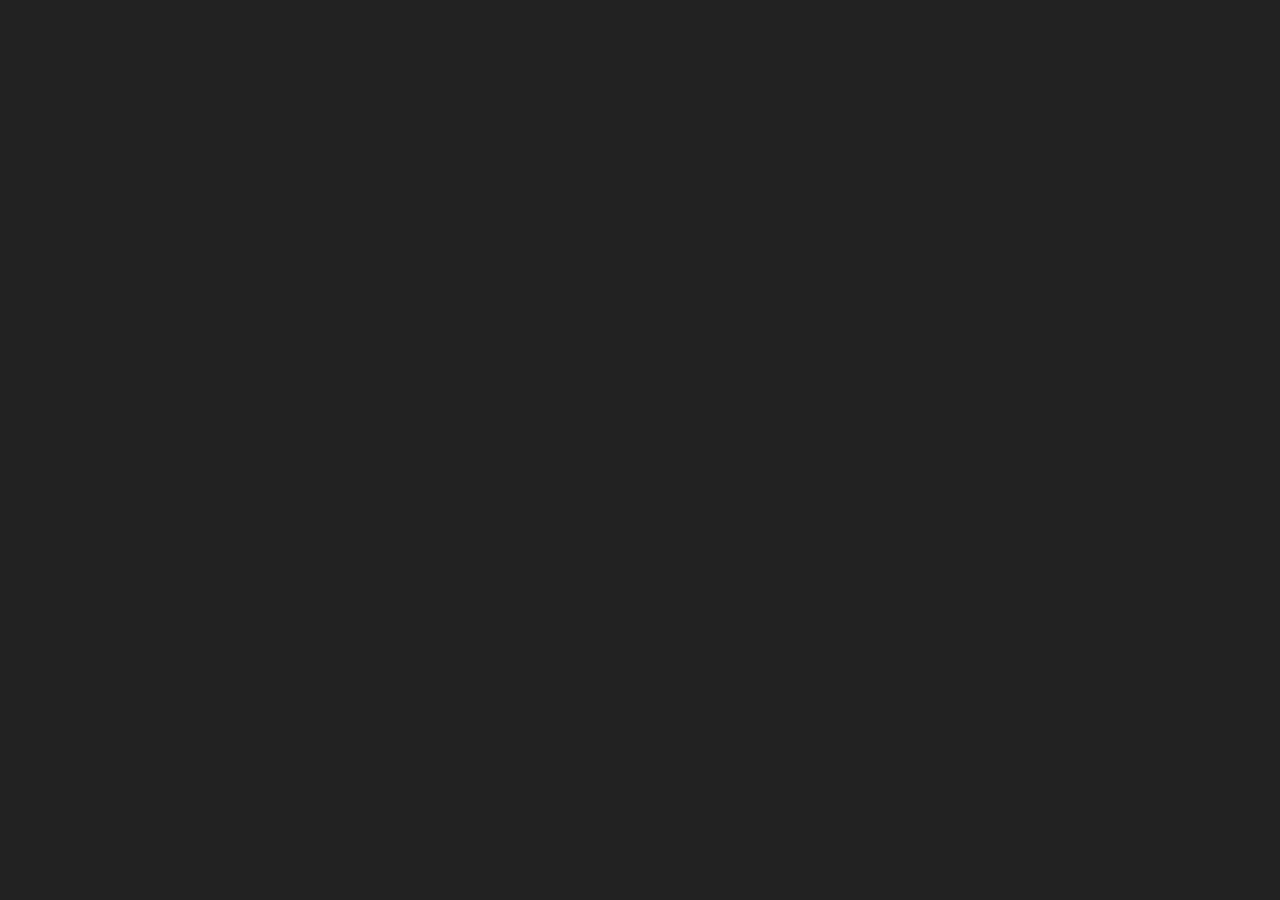
==== avocado_frontend/index.html @ 9434c2f6 "AngularJS: Customer management: Create customer, edit customer, filtering, sorting; Django: changed " ====
<!DOCTYPE html>
<html lang="de" ng-app="avocadoApp">
  <head>
    <meta charset="utf-8">
    <meta http-equiv="X-UA-Compatible" content="IE=edge">
    <meta name="viewport" content="width=device-width, initial-scale=1">
    <title ng-bind="title">avocado - Honorarnotenverwaltung</title>
    <link rel="icon" type="image/png" href="img/favicon.png" />
    <link href="styles/bootstrap.css" rel="stylesheet">
    <link href="styles/sb-admin.css" rel="stylesheet">
    <link href="styles/font-awesome.css" rel="stylesheet" type="text/css">
    <script src="scripts/vendor/jquery/jquery-1.11.0.js"></script>
    <script src="scripts/vendor/angularjs/angular.js"></script>
    <script src="scripts/vendor/angularjs/angular-resource.js"></script>
    <script src="scripts/vendor/angularjs/angular-route.js"></script>
    <script src="scripts/vendor/angularjs/angular-cookies.js"></script>
    <!-- BEGIN avocado Application -->
    <script src="scripts/conf.js"></script>
    <script src="scripts/app.js"></script>
    <script src="scripts/controllers/MainCtrl.js"></script>
    <script src="scripts/controllers/CustomerCtrl.js"></script>
    <script src="scripts/controllers/CustomersCtrl.js"></script>
    <script src="scripts/services/Api.js"></script>
    <!-- END avocado Application -->
  </head>
  <body>
    <div class="view-container">
      <div ng-view class="view-frame">
      </div>
    </div>
    <script src="scripts/vendor/bootstrap/bootstrap.js"></script>
  </body>
</html>
---- avocado_frontend/styles/sb-admin.css ----
/*!
 * Start Bootstrap - SB Admin Bootstrap Admin Template (http://startbootstrap.com)
 * Code licensed under the Apache License v2.0.
 * For details, see http://www.apache.org/licenses/LICENSE-2.0.
 */

/* Global Styles */

body {
    margin-top: 100px;
    background-color: #222;
}

@media(min-width:768px) {
    body {
        margin-top: 50px;
    }
}

#wrapper {
    padding-left: 0;
}

#page-wrapper {
    width: 100%;
    padding: 0;
    background-color: #fff;
}

.page-header {
  padding-bottom: 9px;
  margin: 5px 0 20px;
  border-bottom: 1px solid #eee;
}

.huge {
    font-size: 50px;
    line-height: normal;
}

@media(min-width:768px) {
    #wrapper {
        padding-left: 225px;
    }

    #page-wrapper {
        padding: 10px;
    }
}

/* Top Navigation */

.top-nav {
    padding: 0 15px;
}

.top-nav>li {
    display: inline-block;
    float: left;
}

.top-nav>li>a {
    padding-top: 15px;
    padding-bottom: 15px;
    line-height: 20px;
    color: #999;
}

.top-nav>li>a:hover,
.top-nav>li>a:focus,
.top-nav>.open>a,
.top-nav>.open>a:hover,
.top-nav>.open>a:focus {
    color: #fff;
    background-color: #000;
}

.top-nav>.open>.dropdown-menu {
    float: left;
    position: absolute;
    margin-top: 0;
    border: 1px solid rgba(0,0,0,.15);
    border-top-left-radius: 0;
    border-top-right-radius: 0;
    background-color: #fff;
    -webkit-box-shadow: 0 6px 12px rgba(0,0,0,.175);
    box-shadow: 0 6px 12px rgba(0,0,0,.175);
}

.top-nav>.open>.dropdown-menu>li>a {
    white-space: normal;
}

ul.message-dropdown {
    padding: 0;
    max-height: 250px;
    overflow-x: hidden;
    overflow-y: auto;
}

li.message-preview {
    width: 275px;
    border-bottom: 1px solid rgba(0,0,0,.15);
}

li.message-preview>a {
    padding-top: 15px;
    padding-bottom: 15px;
}

li.message-footer {
    margin: 5px 0;
}

ul.alert-dropdown {
    width: 200px;
}

/* Side Navigation */

@media(min-width:768px) {
    .side-nav {
        position: fixed;
        top: 51px;
        left: 225px;
        width: 225px;
        margin-left: -225px;
        border: none;
        border-radius: 0;
        overflow-y: auto;
        background-color: #222;
    }

    .side-nav>li>a {
        width: 225px;
    }

    .side-nav li a:hover,
    .side-nav li a:focus {
        outline: none;
        background-color: #000 !important;
    }
}

.side-nav>li>ul {
    padding: 0;
}

.side-nav>li>ul>li>a {
    display: block;
    padding: 10px 15px 10px 38px;
    text-decoration: none;
    color: #999;
}

.side-nav>li>ul>li>a:hover {
    color: #fff;
}

/* Flot Chart Containers */

.flot-chart {
    display: block;
    height: 400px;
}

.flot-chart-content {
    width: 100%;
    height: 100%;
}

/* Custom Colored Panels */

.huge {
    font-size: 40px;
}

.panel-green {
    border-color: #5cb85c;
}

.panel-green .panel-heading {
    border-color: #5cb85c;
    color: #fff;
    background-color: #5cb85c;
}

.panel-green a {
    color: #5cb85c;
}

.panel-green a:hover {
    color: #3d8b3d;
}

.panel-red {
    border-color: #d9534f;
}

.panel-red .panel-heading {
    border-color: #d9534f;
    color: #fff;
    background-color: #d9534f;
}

.panel-red a {
    color: #d9534f;
}

.panel-red a:hover {
    color: #b52b27;
}

.panel-yellow {
    border-color: #f0ad4e;
}

.panel-yellow .panel-heading {
    border-color: #f0ad4e;
    color: #fff;
    background-color: #f0ad4e;
}

.panel-yellow a {
    color: #f0ad4e;
}

.panel-yellow a:hover {
    color: #df8a13;
}
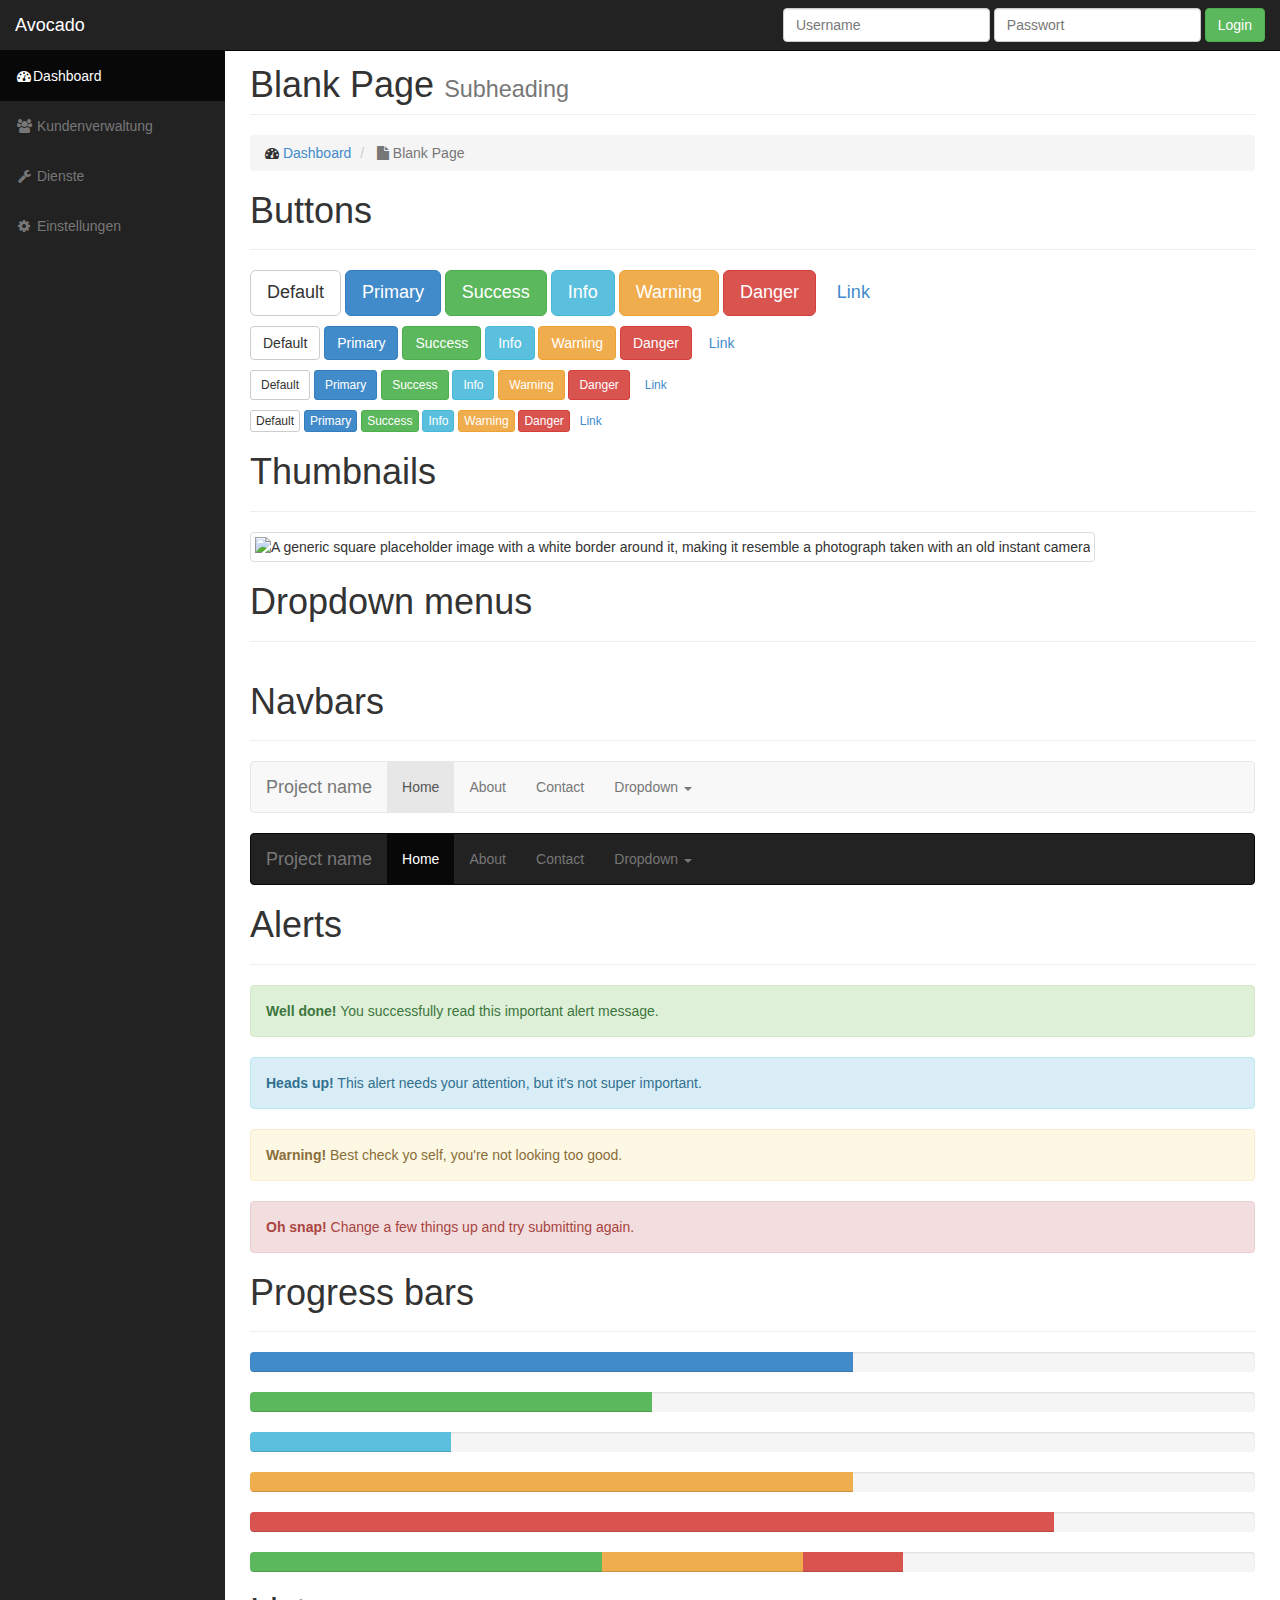
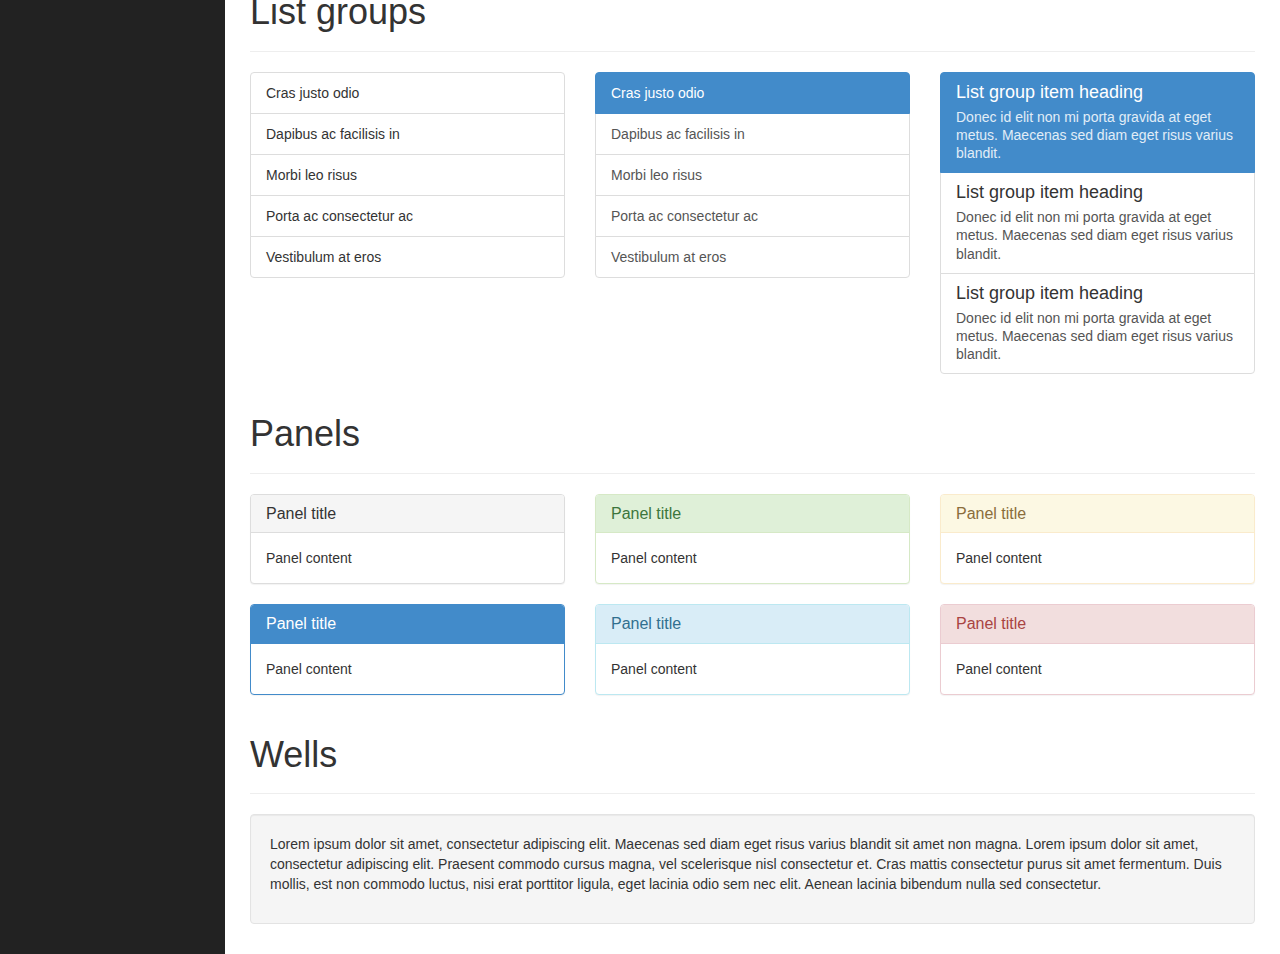
==== commit 27afc225: "added Service functionality, view services and add new service" ====
--- a/avocado_frontend/index.html
+++ b/avocado_frontend/index.html
@@ -20,7 +20,10 @@
     <script src="scripts/controllers/MainCtrl.js"></script>
     <script src="scripts/controllers/CustomerCtrl.js"></script>
     <script src="scripts/controllers/CustomersCtrl.js"></script>
+    <script src="scripts/controllers/LoginCtrl.js"></script>
+    <script src="scripts/controllers/ServicesCtrl.js"></script>
     <script src="scripts/services/Api.js"></script>
+    <script src="scripts/directives/radioButtonGroup.js"></script>
     <!-- END avocado Application -->
   </head>
   <body>
--- a/avocado_frontend/styles/sb-admin.css
+++ b/avocado_frontend/styles/sb-admin.css
@@ -227,4 +227,8 @@
 
 .panel-yellow a:hover {
     color: #df8a13;
+}
+
+.panel-usercontrol {
+    color: #ffffff;
 }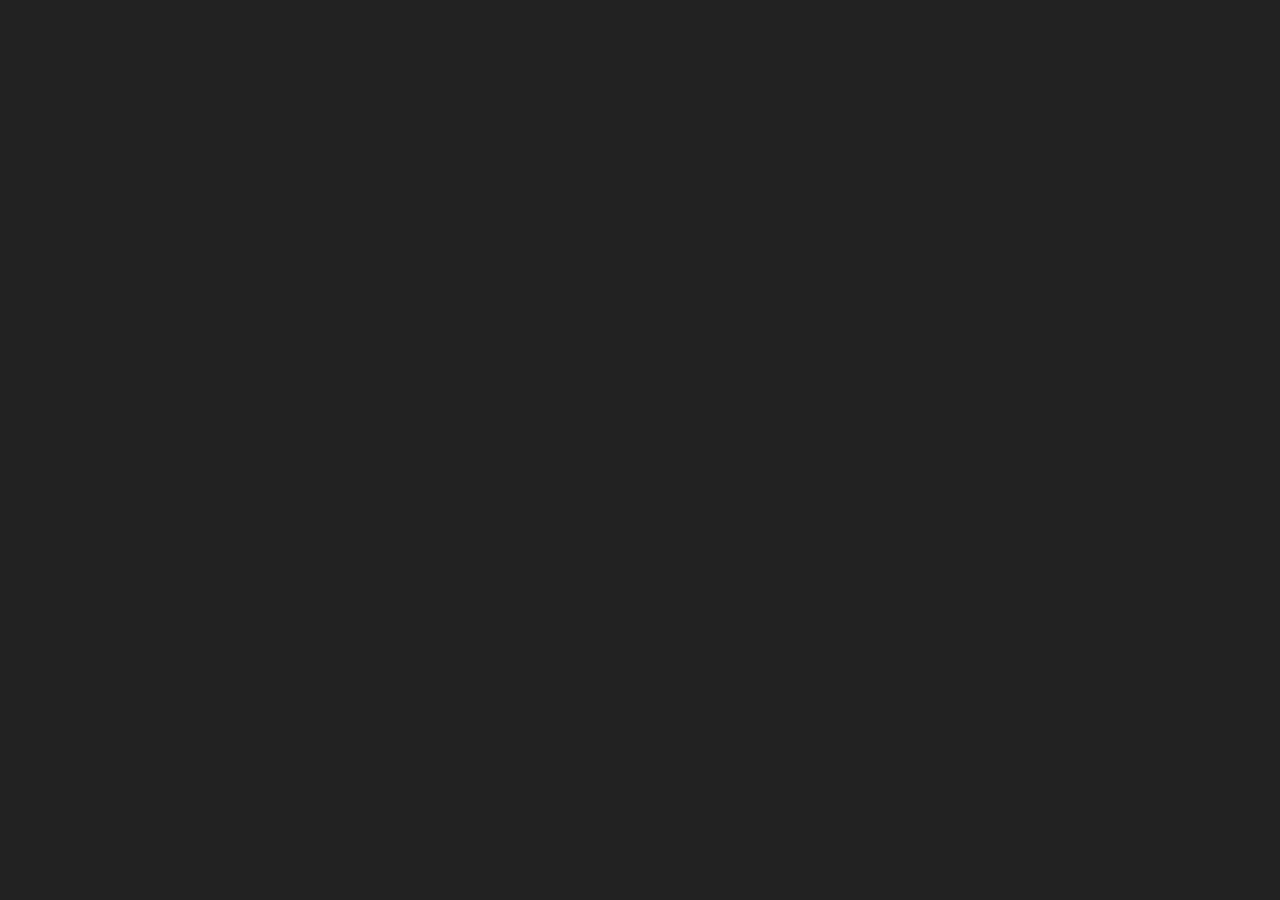
==== commit d5147b48: "fixed various problems with service detail functionality, finished service detail functionality, bea" ====
--- a/avocado_frontend/index.html
+++ b/avocado_frontend/index.html
@@ -18,9 +18,11 @@
     <script src="scripts/conf.js"></script>
     <script src="scripts/app.js"></script>
     <script src="scripts/controllers/MainCtrl.js"></script>
+    <script src="scripts/controllers/SettingsCtrl.js"></script>
     <script src="scripts/controllers/CustomerCtrl.js"></script>
     <script src="scripts/controllers/CustomersCtrl.js"></script>
     <script src="scripts/controllers/LoginCtrl.js"></script>
+    <script src="scripts/controllers/ServiceCtrl.js"></script>
     <script src="scripts/controllers/ServicesCtrl.js"></script>
     <script src="scripts/services/Api.js"></script>
     <script src="scripts/directives/radioButtonGroup.js"></script>
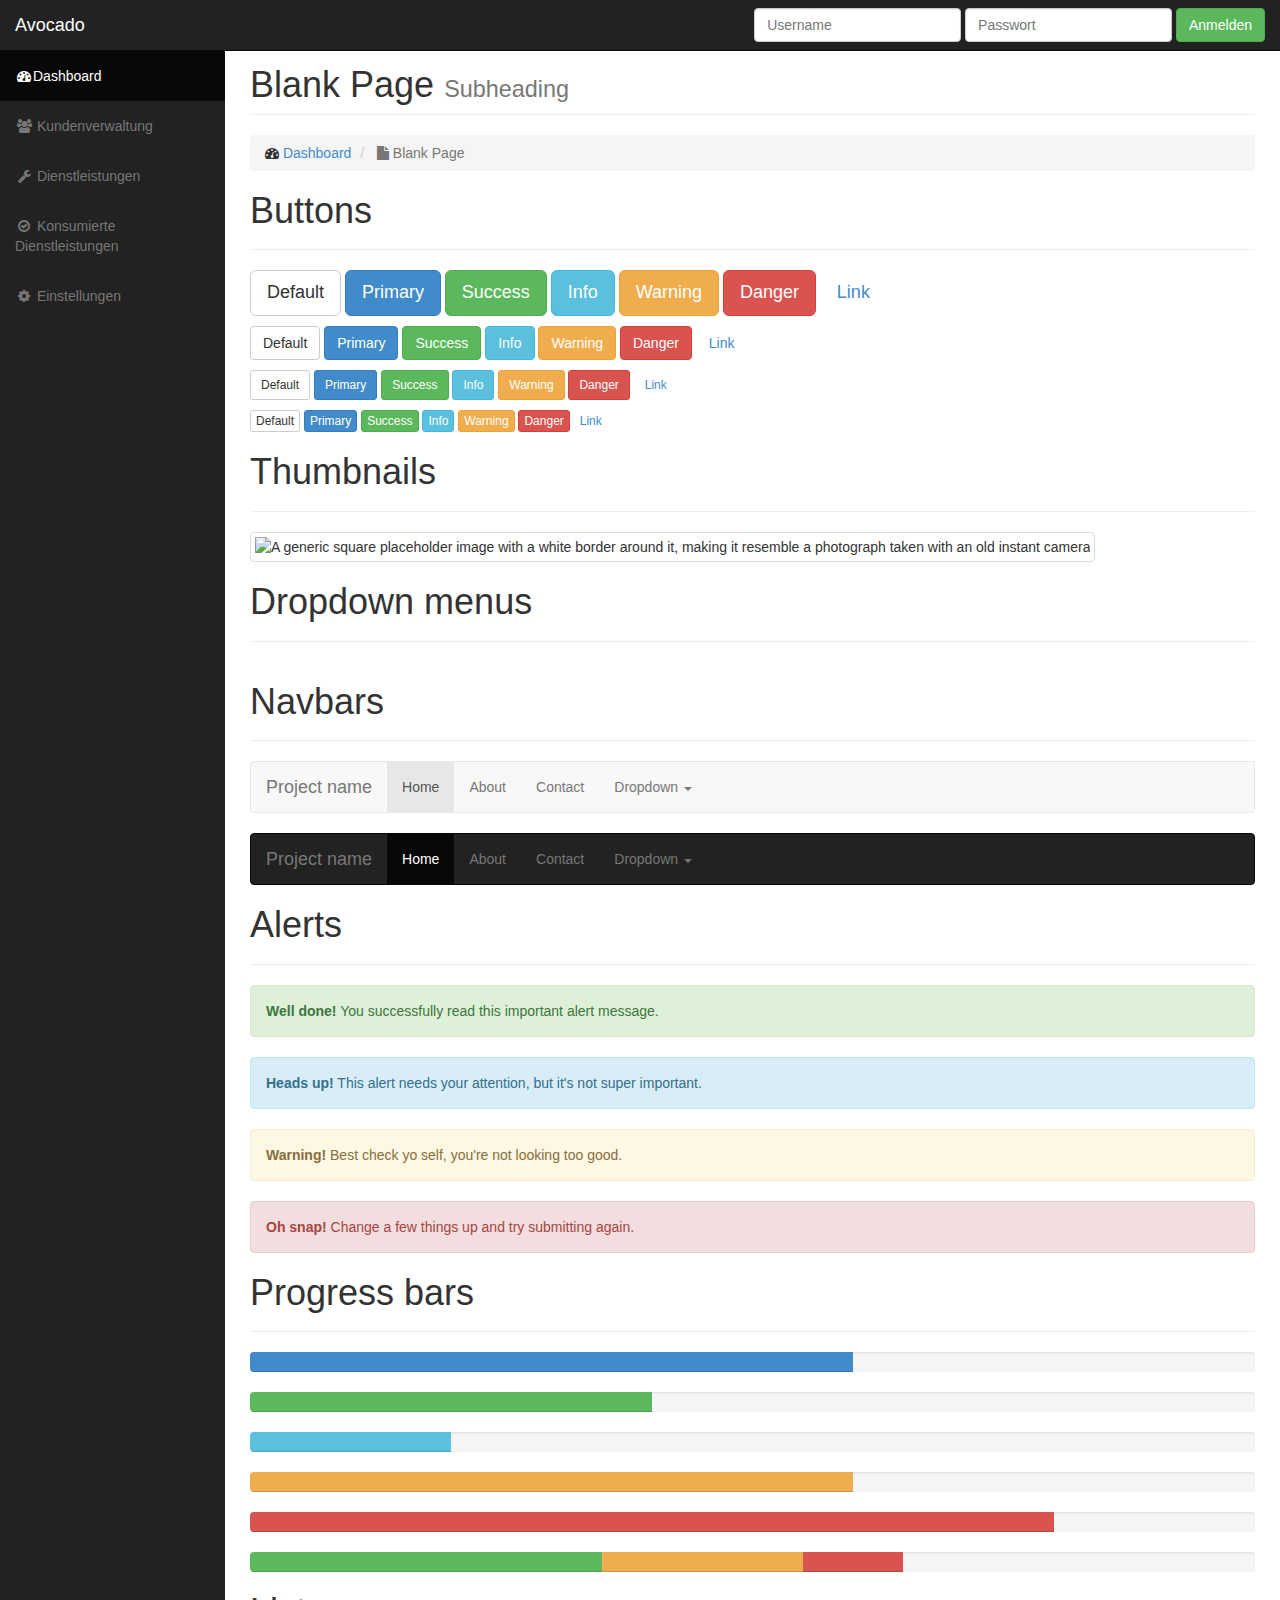
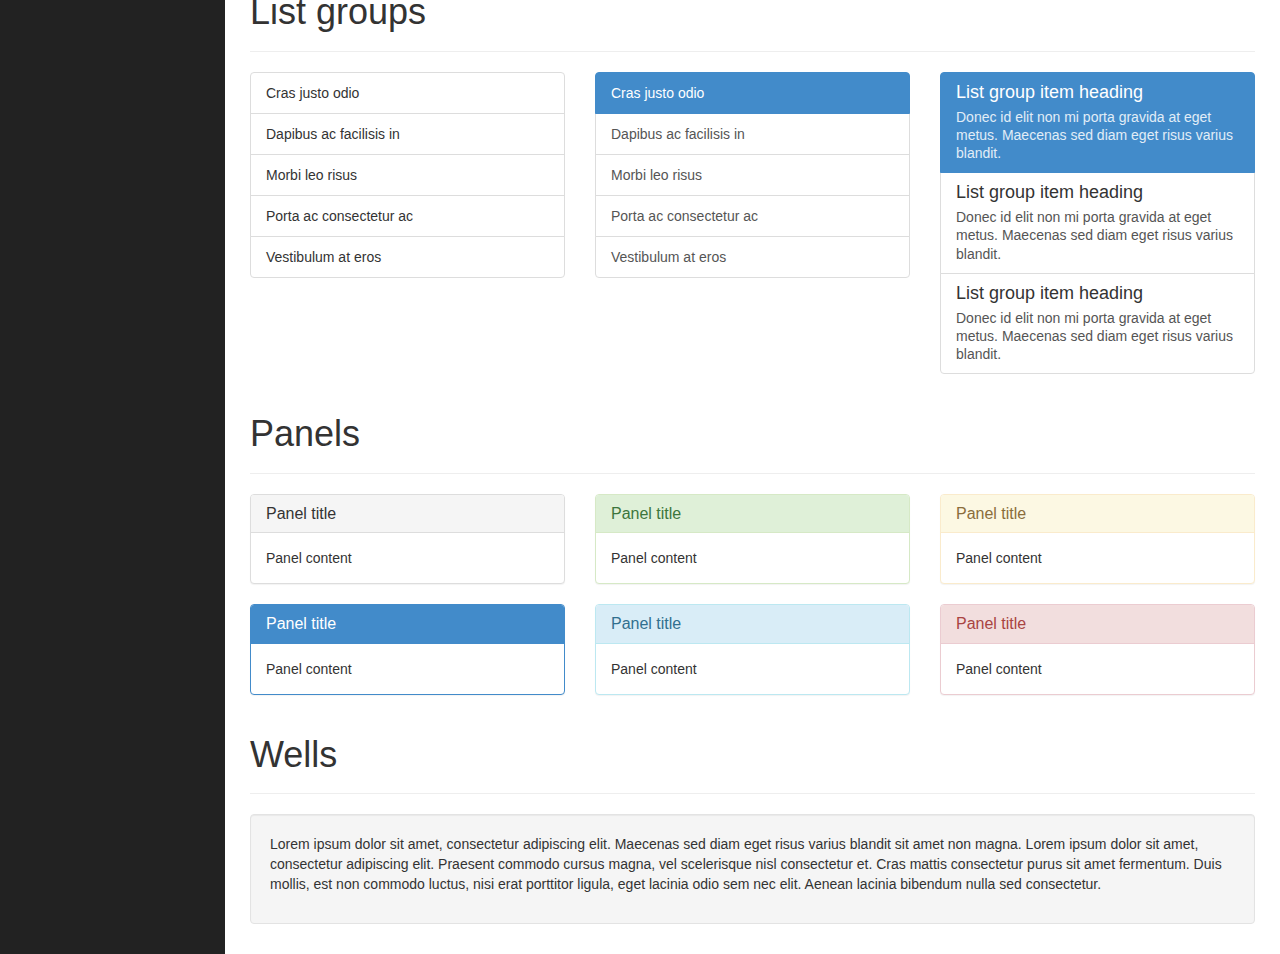
==== commit e22f4bd6: "finished ConsumedServices view, detailed Serializers in backend, for more info look at the commit, T" ====
--- a/avocado_frontend/index.html
+++ b/avocado_frontend/index.html
@@ -24,6 +24,7 @@
     <script src="scripts/controllers/LoginCtrl.js"></script>
     <script src="scripts/controllers/ServiceCtrl.js"></script>
     <script src="scripts/controllers/ServicesCtrl.js"></script>
+    <script src="scripts/controllers/ConsumedServicesCtrl.js"></script>
     <script src="scripts/services/Api.js"></script>
     <script src="scripts/directives/radioButtonGroup.js"></script>
     <!-- END avocado Application -->
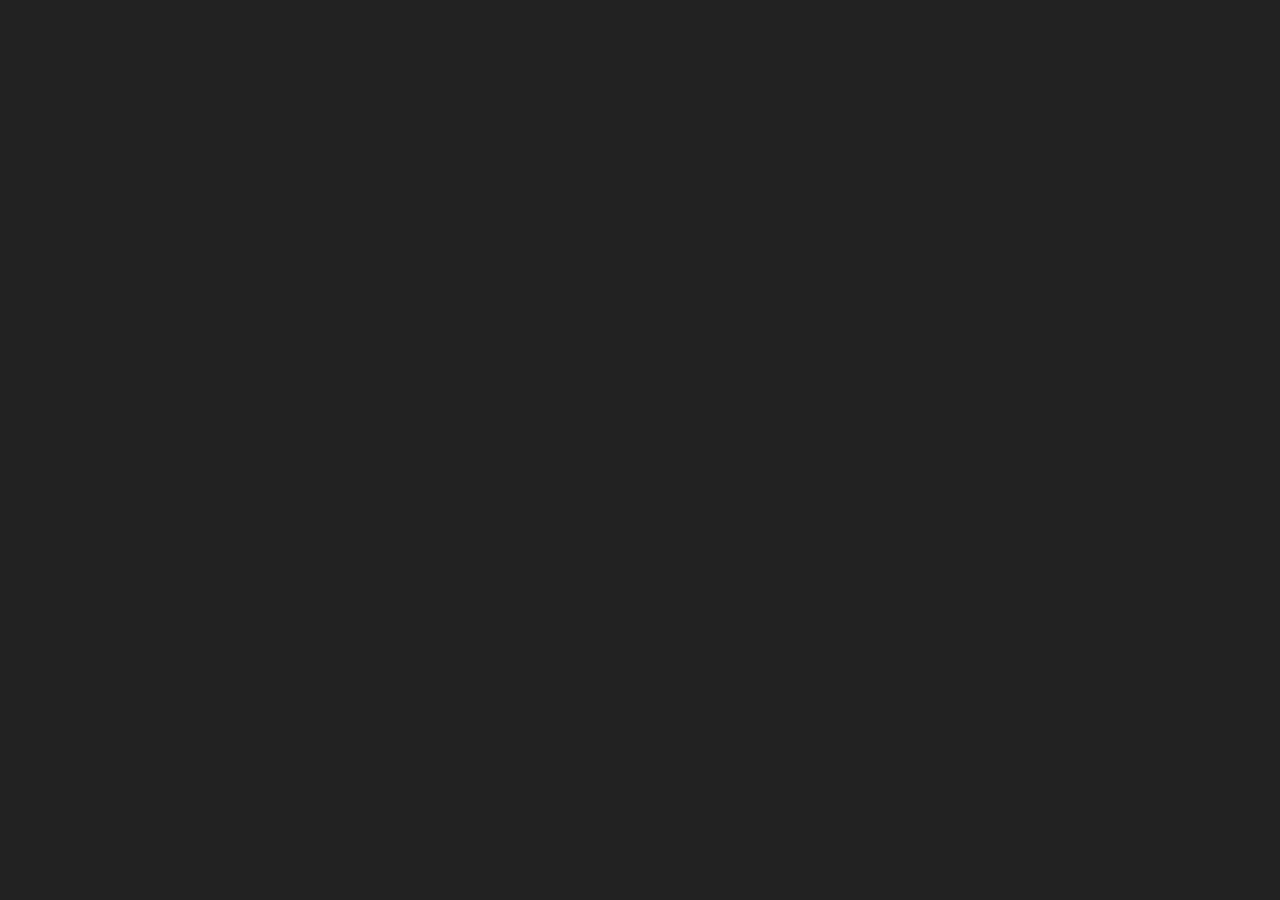
==== commit e526efa4: "Created Invoices List and Detail View List + Controller" ====
--- a/avocado_frontend/index.html
+++ b/avocado_frontend/index.html
@@ -25,6 +25,8 @@
     <script src="scripts/controllers/ServiceCtrl.js"></script>
     <script src="scripts/controllers/ServicesCtrl.js"></script>
     <script src="scripts/controllers/ConsumedServicesCtrl.js"></script>
+    <script src="scripts/controllers/InvoicesCtrl.js"></script>
+    <script src="scripts/controllers/InvoiceCtrl.js"></script>
     <script src="scripts/services/Api.js"></script>
     <script src="scripts/directives/radioButtonGroup.js"></script>
     <!-- END avocado Application -->
--- a/avocado_frontend/styles/sb-admin.css
+++ b/avocado_frontend/styles/sb-admin.css
@@ -231,4 +231,8 @@
 
 .panel-usercontrol {
     color: #ffffff;
+}
+
+#buttonGroupWrapper radio-button-group{
+    min-width: 300px;
 }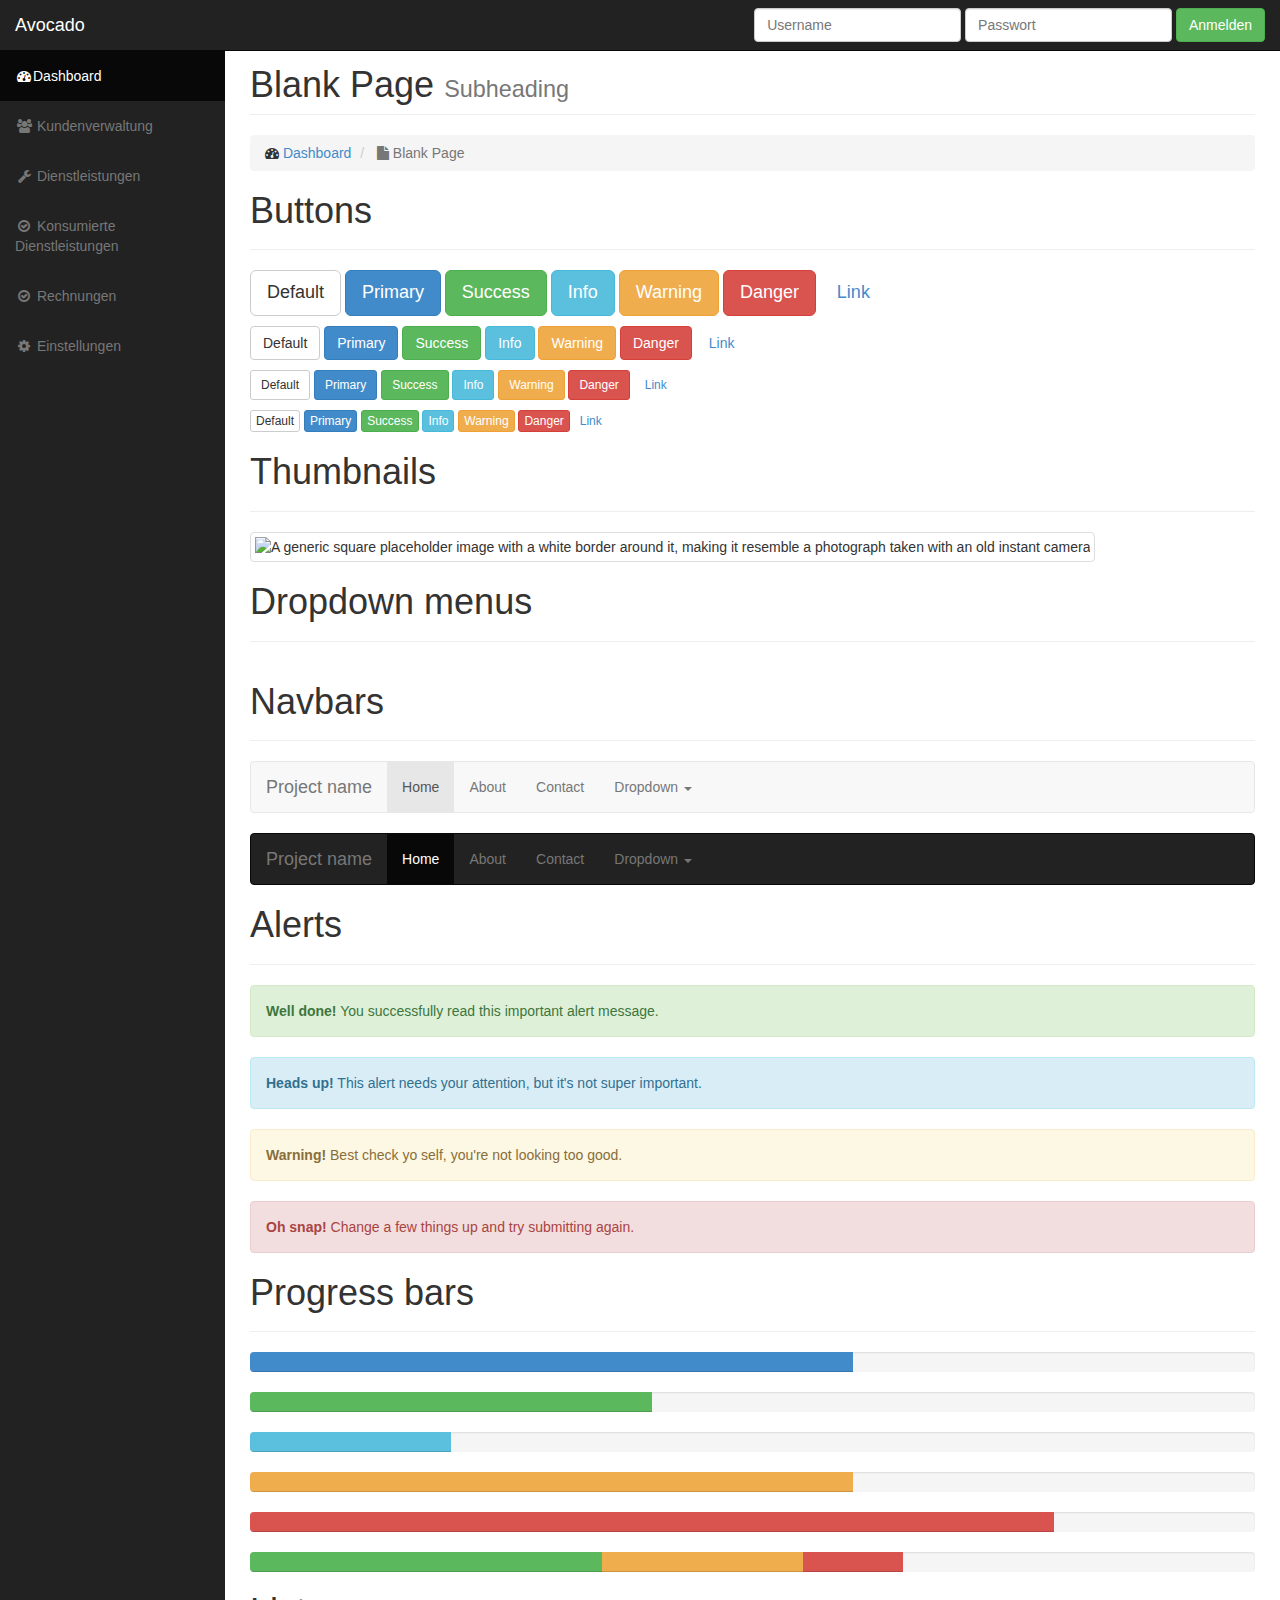
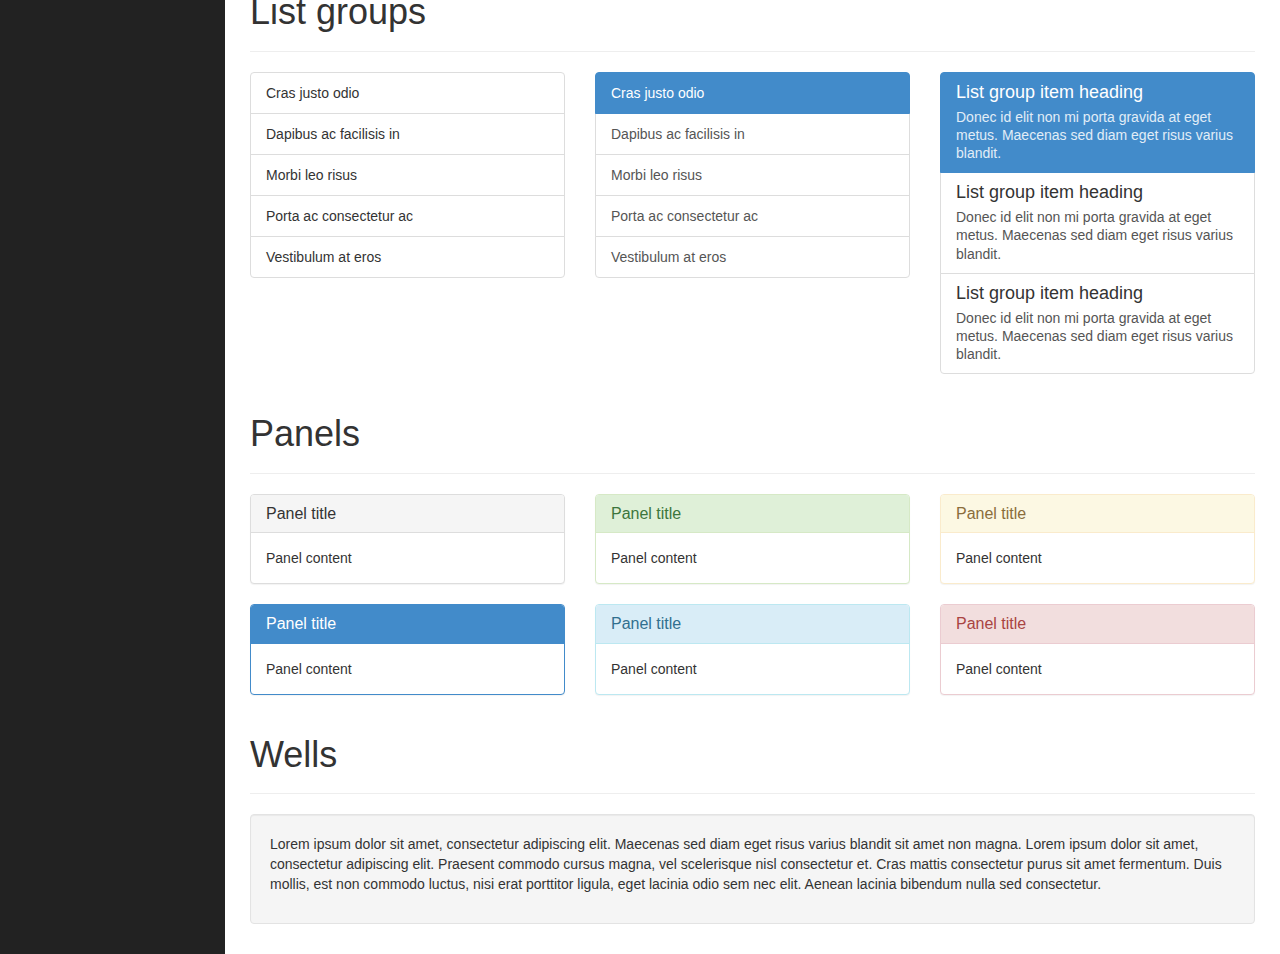
==== commit 8a39ca52: "added UserProfile controller + view; little changes in backend" ====
--- a/avocado_frontend/index.html
+++ b/avocado_frontend/index.html
@@ -18,6 +18,7 @@
     <script src="scripts/conf.js"></script>
     <script src="scripts/app.js"></script>
     <script src="scripts/controllers/MainCtrl.js"></script>
+    <script src="scripts/controllers/UserProfileCtrl.js"></script>
     <script src="scripts/controllers/SettingsCtrl.js"></script>
     <script src="scripts/controllers/CustomerCtrl.js"></script>
     <script src="scripts/controllers/CustomersCtrl.js"></script>
